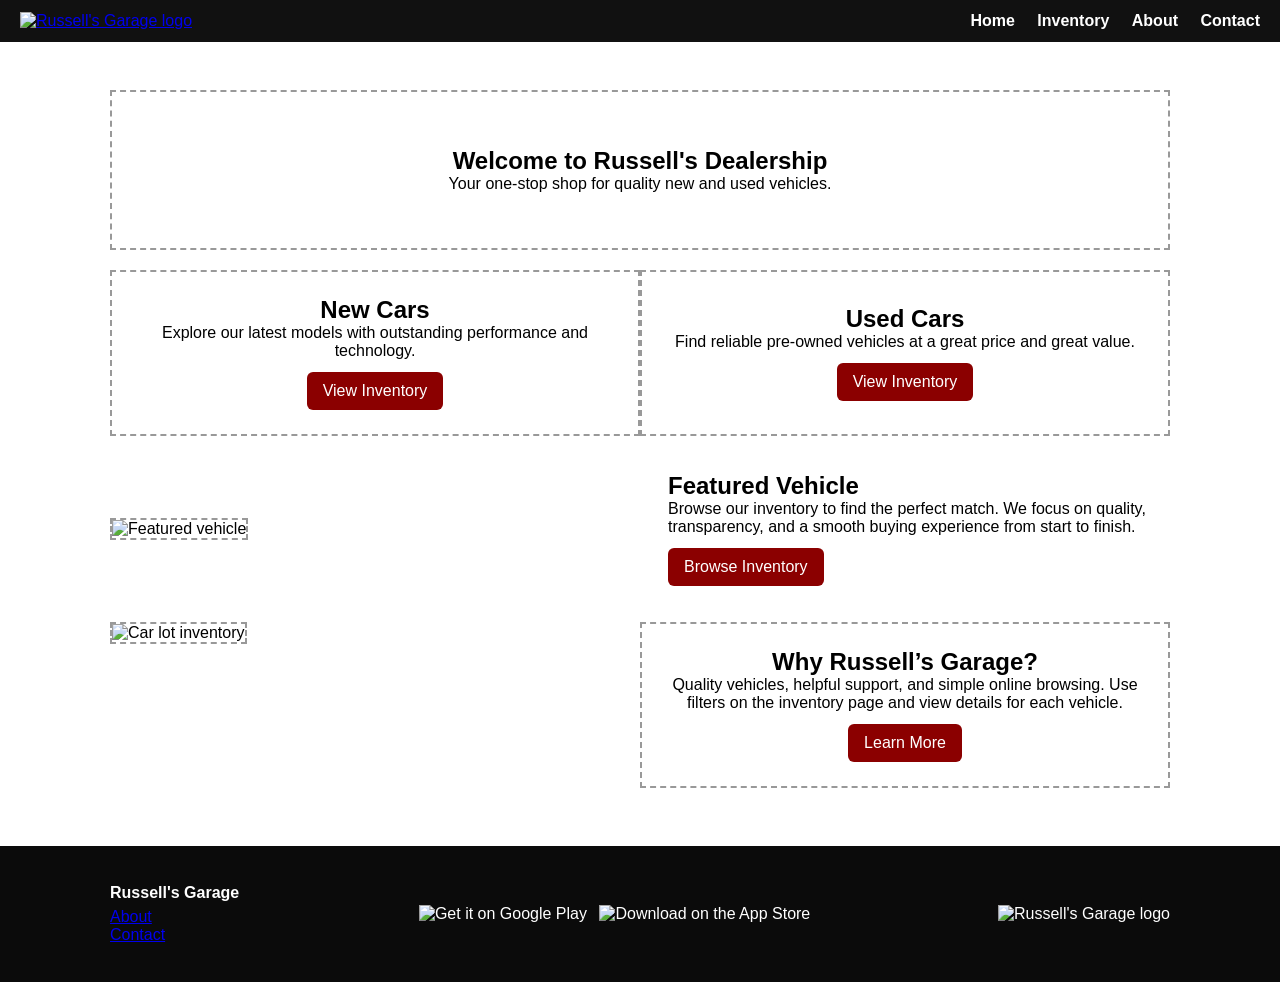
==== index.html @ 74879bcd "Actual Updated HTML with current CSS" ====
<!DOCTYPE html>
<html lang="en">
<head>
  <meta charset="UTF-8" />
  <meta name="viewport" content="width=device-width, initial-scale=1.0" />
  <title>Russell's Garage | Home</title>
  <link rel="stylesheet" href="styles.css" />
</head>
<body>

  <!-- =========================
       HEADER + NAVIGATION
  ========================== -->
  <header class="site-header">
    <div class="header-inner">
      <a class="brand" href="index.html" aria-label="Go to homepage">
        <img src="images/logo.png" alt="Russell's Garage logo" />
      </a>

      <nav class="main-nav" aria-label="Main navigation">
        <a href="index.html">Home</a>
        <a href="inventory.html">Inventory</a>
        <a href="about.html">About</a>
        <a href="contact.html">Contact</a>
      </nav>
    </div>
  </header>

  <!-- =========================
       MAIN CONTENT
  ========================== -->
  <main class="container">
    <section class="hero" aria-label="Welcome section">
      <div class="card">
        <h1>Welcome to Russell's Dealership</h1>
        <p>Your one-stop shop for quality new and used vehicles.</p>
      </div>

      <div class="grid-two" aria-label="New and used options">
        <section class="card" aria-label="New cars">
          <h2>New Cars</h2>
          <p>Explore our latest models with outstanding performance and technology.</p>
          <a class="btn" href="inventory.html">View Inventory</a>
        </section>

        <section class="card" aria-label="Used cars">
          <h2>Used Cars</h2>
          <p>Find reliable pre-owned vehicles at a great price and great value.</p>
          <a class="btn" href="inventory.html">View Inventory</a>
        </section>
      </div>
    </section>

    <section class="promo" aria-label="Featured section">
      <div class="media-left">
        <img src="images/hero-car.jpg" alt="Featured vehicle" />
      </div>

      <div class="media-right">
        <h2>Featured Vehicle</h2>
        <p>
          Browse our inventory to find the perfect match. We focus on quality, transparency,
          and a smooth buying experience from start to finish.
        </p>
        <a class="btn" href="inventory.html">Browse Inventory</a>
      </div>
    </section>

    <section class="gallery" aria-label="Gallery section">
      <div class="grid-two">
        <div class="gallery-item">
          <img src="images/lot-car.jpg" alt="Car lot inventory" />
        </div>

        <section class="card" aria-label="Why choose us">
          <h2>Why Russell’s Garage?</h2>
          <p>
            Quality vehicles, helpful support, and simple online browsing. Use filters on the
            inventory page and view details for each vehicle.
          </p>
          <a class="btn" href="about.html">Learn More</a>
        </section>
      </div>
    </section>
  </main>

  <!-- =========================
       FOOTER
  ========================== -->
  <footer class="site-footer">
    <div class="container footer-inner">
      <div class="footer-left">
        <h4>Russell's Garage</h4>
        <p><a href="about.html">About</a></p>
        <p><a href="contact.html">Contact</a></p>
      </div>

      <div class="store-badges" aria-label="App store badges">
        <img src="images/google-play.png" alt="Get it on Google Play" />
        <img src="images/app-store.png" alt="Download on the App Store" />
      </div>

      <div class="footer-right" aria-label="Footer logo">
        <img src="images/logo.png" alt="Russell's Garage logo" />
      </div>
    </div>
  </footer>

</body>
</html>
---- styles.css ----
/* Basic reset */
* { box-sizing: border-box; margin: 0; padding: 0; font-family: 'Segoe UI', Roboto, Arial, sans-serif; }
:root{
  --accent:#8b0000; /* deep red */
  --dark:#111;
  --muted:#666;
  --light:#f6f6f6;
}

/* Layout */
.container{ max-width:1100px; margin:0 auto; padding:20px; }

.site-header{ background:#111; color:#fff; }
.header-inner{ display:flex; align-items:center; justify-content:space-between; padding:12px 20px; }
.brand img{ height:48px; }
.main-nav a{ color:#fff; text-decoration:none; margin-left:18px; font-weight:600; }
.main-nav a:hover{ text-decoration:underline; }

.hero{ display:grid; gap:20px; margin:28px 0; }
.grid-two{ grid-template-columns: 1fr 1fr; display:grid; }
.card{ background:#fff; border:2px dashed #999; padding:24px; min-height:160px; display:flex; flex-direction:column; justify-content:center; align-items:center; text-align:center; }
.btn{ background:var(--accent); color:#fff; padding:10px 16px; text-decoration:none; border-radius:6px; display:inline-block; margin-top:12px; border:none; cursor:pointer; }
.btn:hover{ opacity:0.95; }

.promo{ display:grid; grid-template-columns: 1fr 1fr; gap:20px; margin-bottom:28px; align-items:center; }
.media-left img{ width:100%; height:220px; object-fit:cover; border:2px dashed #999; }
.media-right{ padding:8px 18px; }

.gallery{ margin:18px 0; }
.gallery-item img{ width:100%; border:2px dashed #999; }

.site-footer{ background:#0b0b0b; color:#fff; padding:18px 0; margin-top:20px; }
.footer-inner{ display:flex; align-items:center; justify-content:space-between; gap:12px; }
.footer-left h4{ margin-bottom:6px; }
.store-badges img{ height:44px; margin-right:8px; }

/* Inventory */
.filters{ display:flex; gap:12px; margin:12px 0 18px; align-items:center; flex-wrap:wrap; }
.filters input, .filters select{ padding:8px 10px; border:1px solid #ddd; border-radius:6px; min-width:160px; }

.inventory-grid{ display:grid; grid-template-columns: repeat(3, 1fr); gap:18px; }
.inventory-card{ border:2px dashed #999; padding:12px; text-align:center; background:#fff; }
.inventory-card img{ width:100%; height:120px; object-fit:cover; }
.inventory-card h4{ margin:8px 0 4px; }
.inventory-card p{ color:var(--muted); margin-bottom:8px; }

/* Contact */
.contact-grid{ display:grid; grid-template-columns: 1fr 360px; gap:20px; padding:20px; }
.contact-left form label{ display:block; margin-bottom:8px; }
.contact-left input, .contact-left textarea{ width:100%; padding:8px; border:1px solid #ccc; border-radius:4px; margin-top:6px; }
.map-placeholder{ height:180px; border:2px dashed #999; display:flex; align-items:center; justify-content:center; color:var(--muted); margin-top:12px; }

/* responsiveness */
@media (max-width:900px){
  .inventory-grid{ grid-template-columns: repeat(2, 1fr); }
  .grid-two{ grid-template-columns: 1fr; }
  .promo{ grid-template-columns: 1fr; }
  .contact-grid{ grid-template-columns: 1fr; }
}
@media (max-width:520px){
  .inventory-grid{ grid-template-columns: 1fr; }
  .header-inner{ flex-direction:column; gap:12px; align-items:flex-start; }
  .footer-inner{ flex-direction:column; align-items:flex-start; gap:8px; }
}
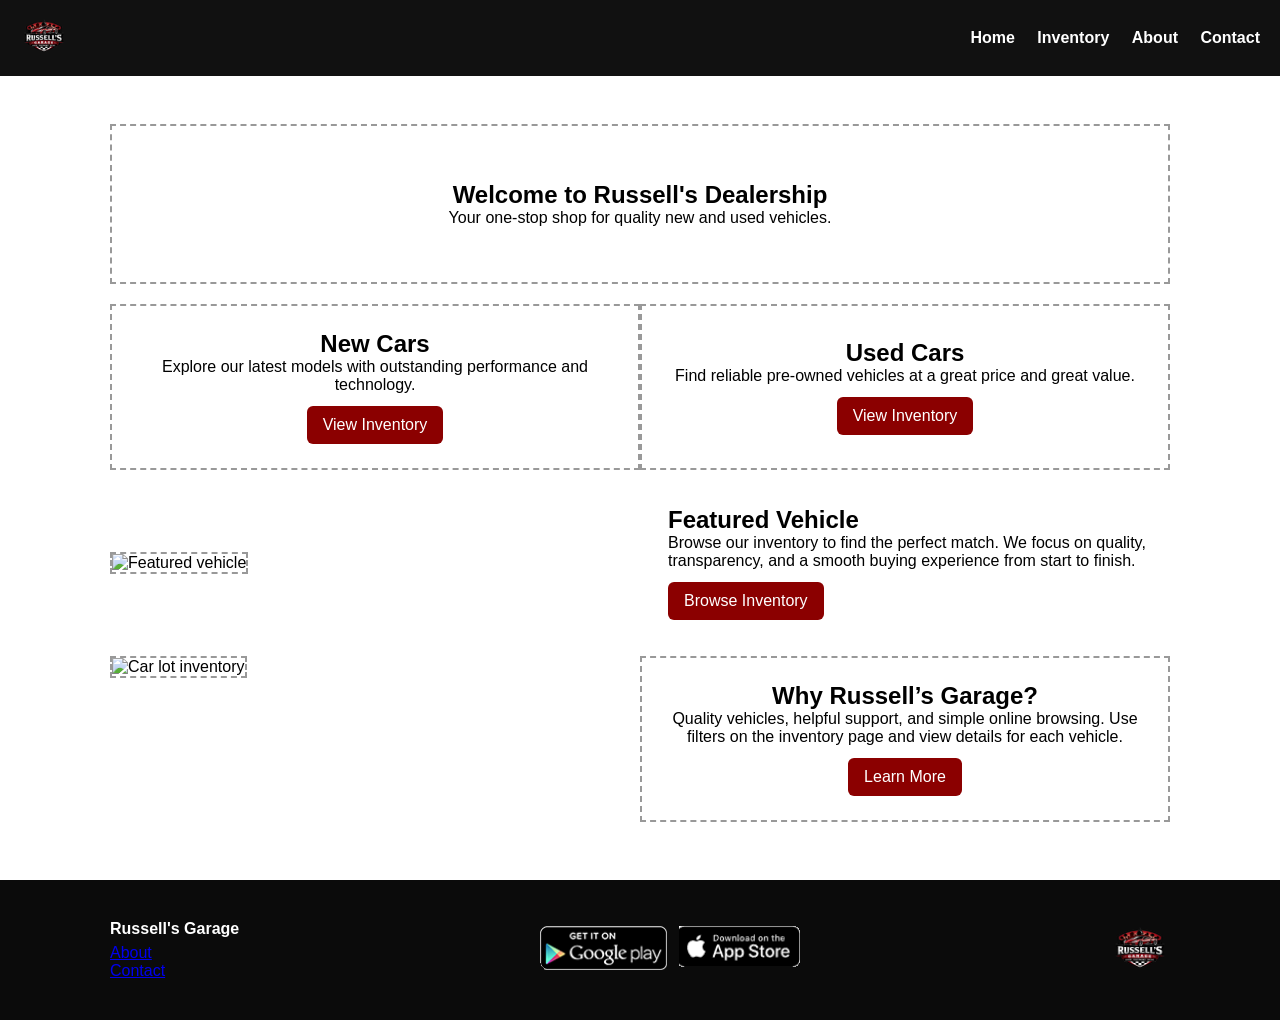
==== commit 027e456e: "Pushed updated footers to fix large logo displaying" ====
--- a/index.html
+++ b/index.html
@@ -87,24 +87,24 @@
   <!-- =========================
        FOOTER
   ========================== -->
-  <footer class="site-footer">
-    <div class="container footer-inner">
-      <div class="footer-left">
-        <h4>Russell's Garage</h4>
-        <p><a href="about.html">About</a></p>
-        <p><a href="contact.html">Contact</a></p>
-      </div>
+<footer class="site-footer">
+  <div class="container footer-inner">
+    <div class="footer-left">
+      <h4>Russell's Garage</h4>
+      <p><a href="about.html">About</a></p>
+      <p><a href="contact.html">Contact</a></p>
+    </div>
 
-      <div class="store-badges" aria-label="App store badges">
-        <img src="images/google-play.png" alt="Get it on Google Play" />
-        <img src="images/app-store.png" alt="Download on the App Store" />
-      </div>
+    <div class="store-badges" aria-label="App store badges">
+      <img src="images/google-play.png" alt="Get it on Google Play" />
+      <img src="images/app-store.png" alt="Download on the App Store" />
+    </div>
 
-      <div class="footer-right" aria-label="Footer logo">
-        <img src="images/logo.png" alt="Russell's Garage logo" />
-      </div>
+    <div class="footer-right">
+      <img class="footer-logo" src="images/logo.png" alt="Russell's Garage logo" />
     </div>
-  </footer>
+  </div>
+</footer>
 
 </body>
 </html>
--- a/styles.css
+++ b/styles.css
@@ -63,3 +63,17 @@
   .header-inner{ flex-direction:column; gap:12px; align-items:flex-start; }
   .footer-inner{ flex-direction:column; align-items:flex-start; gap:8px; }
 }
+
+
+.brand img {
+  height: 48px;
+}
+
+.store-badges img {
+  height: 44px;
+}
+
+.footer-right img {
+  height: 60px;
+  width: auto;
+}
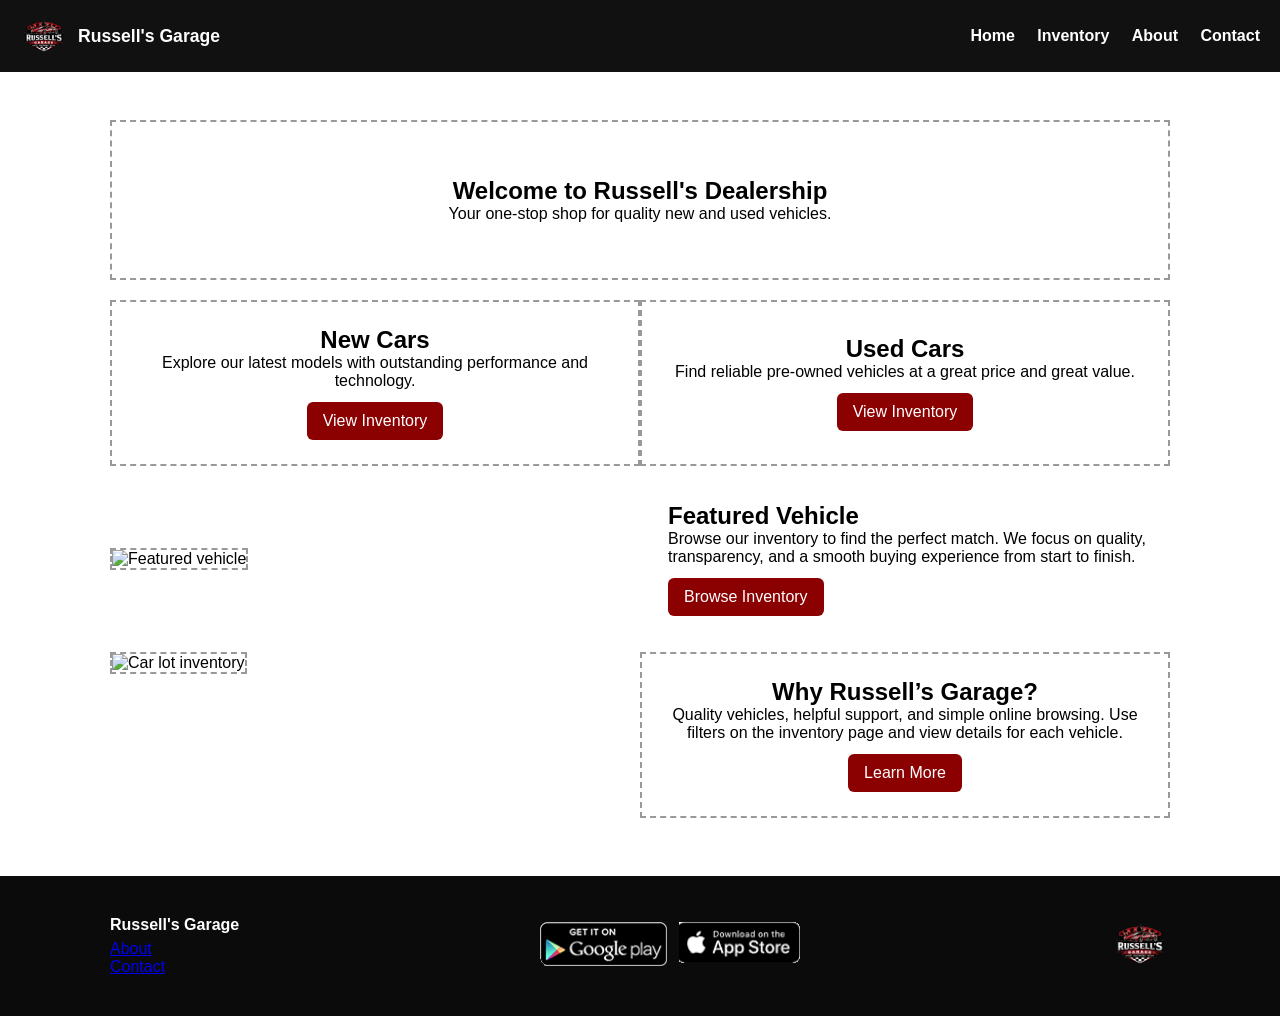
==== commit fea4f250: "Gave each HTML header a brand class. Gave CSS fixed page size" ====
--- a/index.html
+++ b/index.html
@@ -13,8 +13,9 @@
   ========================== -->
   <header class="site-header">
     <div class="header-inner">
-      <a class="brand" href="index.html" aria-label="Go to homepage">
-        <img src="images/logo.png" alt="Russell's Garage logo" />
+      <a class="brand" href="index.html">
+       <img src="images/logo.png" alt="Russell's Garage logo">
+       <span class="brand-name">Russell's Garage</span>
       </a>
 
       <nav class="main-nav" aria-label="Main navigation">
--- a/styles.css
+++ b/styles.css
@@ -64,9 +64,18 @@
   .footer-inner{ flex-direction:column; align-items:flex-start; gap:8px; }
 }
 
+/* Trying to fix logo in footer being so big */
+.brand {
+  display: flex;
+  align-items: center;
+  gap: 10px;
+  text-decoration: none;
+}
 
-.brand img {
-  height: 48px;
+.brand-name {
+  color: #fff;
+  font-weight: 700;
+  font-size: 1.1rem;
 }
 
 .store-badges img {
@@ -76,4 +85,22 @@
 .footer-right img {
   height: 60px;
   width: auto;
+}
+/* End of Fix*/
+
+
+/* Make page full height */
+html, body {
+  height: 100%;
+}
+
+/* Flex layout for whole page */
+body {
+  display: flex;
+  flex-direction: column;
+}
+
+/* Make main content take remaining space */
+main {
+  flex: 1;
 }
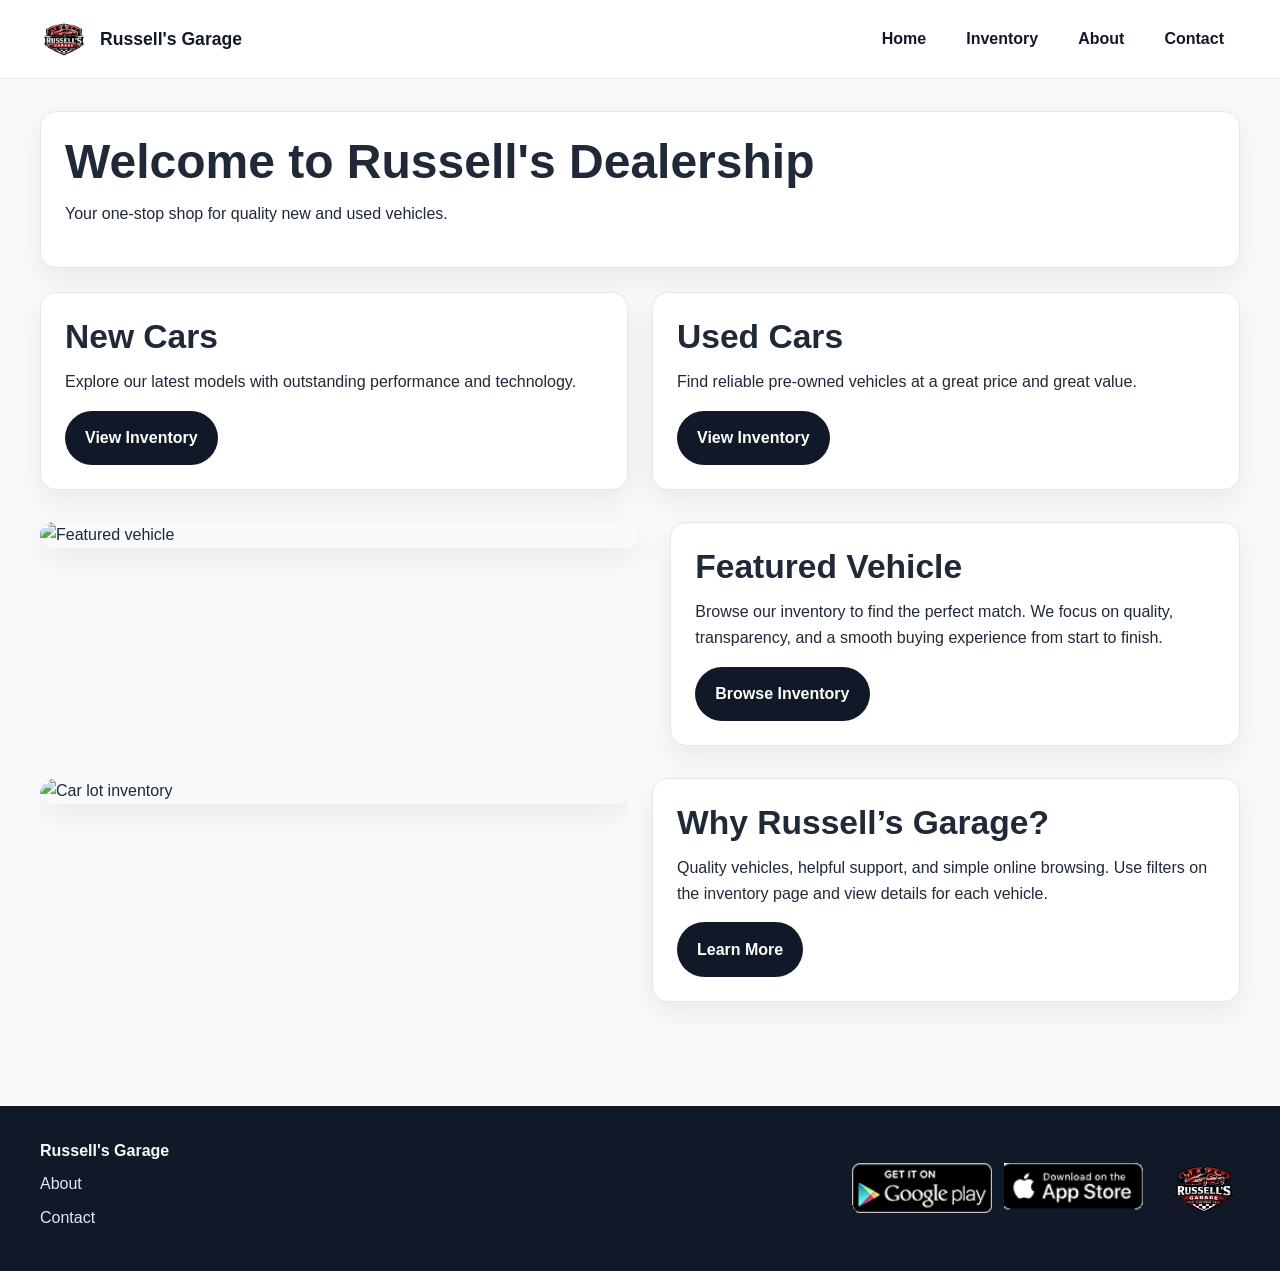
==== commit ea68a596: "Updated Mobile Access" ====
--- a/index.html
+++ b/index.html
@@ -1,3 +1,4 @@
+<!-- Collective Work for the Homepage -->
 <!DOCTYPE html>
 <html lang="en">
 <head>
@@ -57,7 +58,7 @@
         <img src="images/hero-car.jpg" alt="Featured vehicle" />
       </div>
 
-      <div class="media-right">
+      <div class="media-right card">
         <h2>Featured Vehicle</h2>
         <p>
           Browse our inventory to find the perfect match. We focus on quality, transparency,
--- a/styles.css
+++ b/styles.css
@@ -1,106 +1,411 @@
-
-/* Basic reset */
-* { box-sizing: border-box; margin: 0; padding: 0; font-family: 'Segoe UI', Roboto, Arial, sans-serif; }
-:root{
-  --accent:#8b0000; /* deep red */
-  --dark:#111;
-  --muted:#666;
-  --light:#f6f6f6;
-}
-
-/* Layout */
-.container{ max-width:1100px; margin:0 auto; padding:20px; }
-
-.site-header{ background:#111; color:#fff; }
-.header-inner{ display:flex; align-items:center; justify-content:space-between; padding:12px 20px; }
-.brand img{ height:48px; }
-.main-nav a{ color:#fff; text-decoration:none; margin-left:18px; font-weight:600; }
-.main-nav a:hover{ text-decoration:underline; }
-
-.hero{ display:grid; gap:20px; margin:28px 0; }
-.grid-two{ grid-template-columns: 1fr 1fr; display:grid; }
-.card{ background:#fff; border:2px dashed #999; padding:24px; min-height:160px; display:flex; flex-direction:column; justify-content:center; align-items:center; text-align:center; }
-.btn{ background:var(--accent); color:#fff; padding:10px 16px; text-decoration:none; border-radius:6px; display:inline-block; margin-top:12px; border:none; cursor:pointer; }
-.btn:hover{ opacity:0.95; }
-
-.promo{ display:grid; grid-template-columns: 1fr 1fr; gap:20px; margin-bottom:28px; align-items:center; }
-.media-left img{ width:100%; height:220px; object-fit:cover; border:2px dashed #999; }
-.media-right{ padding:8px 18px; }
-
-.gallery{ margin:18px 0; }
-.gallery-item img{ width:100%; border:2px dashed #999; }
-
-.site-footer{ background:#0b0b0b; color:#fff; padding:18px 0; margin-top:20px; }
-.footer-inner{ display:flex; align-items:center; justify-content:space-between; gap:12px; }
-.footer-left h4{ margin-bottom:6px; }
-.store-badges img{ height:44px; margin-right:8px; }
-
-/* Inventory */
-.filters{ display:flex; gap:12px; margin:12px 0 18px; align-items:center; flex-wrap:wrap; }
-.filters input, .filters select{ padding:8px 10px; border:1px solid #ddd; border-radius:6px; min-width:160px; }
-
-.inventory-grid{ display:grid; grid-template-columns: repeat(3, 1fr); gap:18px; }
-.inventory-card{ border:2px dashed #999; padding:12px; text-align:center; background:#fff; }
-.inventory-card img{ width:100%; height:120px; object-fit:cover; }
-.inventory-card h4{ margin:8px 0 4px; }
-.inventory-card p{ color:var(--muted); margin-bottom:8px; }
-
-/* Contact */
-.contact-grid{ display:grid; grid-template-columns: 1fr 360px; gap:20px; padding:20px; }
-.contact-left form label{ display:block; margin-bottom:8px; }
-.contact-left input, .contact-left textarea{ width:100%; padding:8px; border:1px solid #ccc; border-radius:4px; margin-top:6px; }
-.map-placeholder{ height:180px; border:2px dashed #999; display:flex; align-items:center; justify-content:center; color:var(--muted); margin-top:12px; }
-
-/* responsiveness */
-@media (max-width:900px){
-  .inventory-grid{ grid-template-columns: repeat(2, 1fr); }
-  .grid-two{ grid-template-columns: 1fr; }
-  .promo{ grid-template-columns: 1fr; }
-  .contact-grid{ grid-template-columns: 1fr; }
-}
-@media (max-width:520px){
-  .inventory-grid{ grid-template-columns: 1fr; }
-  .header-inner{ flex-direction:column; gap:12px; align-items:flex-start; }
-  .footer-inner{ flex-direction:column; align-items:flex-start; gap:8px; }
-}
-
-/* Trying to fix logo in footer being so big */
+/* =========================
+   RESET / BASE
+========================= */
+*,
+*::before,
+*::after {
+  box-sizing: border-box;
+}
+
+html {
+  font-size: 16px;
+  -webkit-text-size-adjust: 100%;
+}
+
+body {
+  margin: 0;
+  font-family: Arial, Helvetica, sans-serif;
+  line-height: 1.6;
+  color: #1f2937;
+  background: #f8fafc;
+}
+
+img {
+  display: block;
+  max-width: 100%;
+  height: auto;
+}
+
+a {
+  color: inherit;
+  text-decoration: none;
+}
+
+:root {
+  --container: 1200px;
+  --space-xs: 0.5rem;
+  --space-sm: 0.75rem;
+  --space-md: 1rem;
+  --space-lg: 1.5rem;
+  --space-xl: 2rem;
+  --space-2xl: 3rem;
+
+  --radius: 16px;
+  --shadow: 0 10px 30px rgba(0, 0, 0, 0.08);
+
+  --bg: #f8fafc;
+  --surface: #ffffff;
+  --text: #1f2937;
+  --muted: #6b7280;
+  --border: #e5e7eb;
+  --brand: #111827;
+  --accent: #2563eb;
+}
+
+.container {
+  width: min(100% - 2rem, var(--container));
+  margin-inline: auto;
+}
+
+body,
+main,
+section,
+div,
+header,
+footer,
+nav {
+  min-width: 0;
+}
+
+/* =========================
+   TYPOGRAPHY
+========================= */
+h1,
+h2,
+h3,
+h4,
+p {
+  margin-top: 0;
+}
+
+h1 {
+  font-size: clamp(2rem, 4vw, 3rem);
+  line-height: 1.1;
+  margin-bottom: 0.75rem;
+}
+
+h2 {
+  font-size: clamp(1.5rem, 3vw, 2.1rem);
+  line-height: 1.2;
+  margin-bottom: 0.75rem;
+}
+
+h3 {
+  font-size: clamp(1.125rem, 2vw, 1.25rem);
+  line-height: 1.3;
+  margin-bottom: 0.5rem;
+}
+
+p {
+  font-size: clamp(1rem, 1.2vw, 1.05rem);
+  color: var(--text);
+}
+
+/* =========================
+   HEADER / NAV
+========================= */
+.site-header {
+  position: sticky;
+  top: 0;
+  z-index: 100;
+  background: rgba(255, 255, 255, 0.95);
+  backdrop-filter: blur(10px);
+  border-bottom: 1px solid var(--border);
+}
+
+.header-inner {
+  width: min(100% - 2rem, var(--container));
+  margin-inline: auto;
+  display: flex;
+  align-items: center;
+  justify-content: space-between;
+  gap: 1rem;
+  padding: 0.9rem 0;
+  flex-wrap: wrap;
+}
+
 .brand {
+  display: inline-flex;
+  align-items: center;
+  gap: 0.75rem;
+  min-width: 0;
+}
+
+.brand img {
+  width: 48px;
+  height: 48px;
+  object-fit: contain;
+  flex-shrink: 0;
+}
+
+.brand-name {
+  font-size: 1.1rem;
+  font-weight: 700;
+  color: var(--brand);
+  white-space: nowrap;
+}
+
+.main-nav {
   display: flex;
   align-items: center;
-  gap: 10px;
-  text-decoration: none;
-}
-
-.brand-name {
+  justify-content: flex-end;
+  gap: 0.5rem;
+  flex-wrap: wrap;
+}
+
+.main-nav a {
+  display: inline-flex;
+  align-items: center;
+  justify-content: center;
+  min-height: 44px;
+  padding: 0.75rem 1rem;
+  border-radius: 999px;
+  color: var(--brand);
+  font-weight: 600;
+  transition: background 0.2s ease, color 0.2s ease;
+}
+
+.main-nav a:hover,
+.main-nav a:focus-visible {
+  background: #eef2ff;
+  color: var(--accent);
+  outline: none;
+}
+
+/* =========================
+   MAIN SECTIONS
+========================= */
+main.container {
+  padding-block: var(--space-xl);
+}
+
+.hero {
+  margin-bottom: var(--space-xl);
+}
+
+.card {
+  background: var(--surface);
+  border: 1px solid var(--border);
+  border-radius: var(--radius);
+  box-shadow: var(--shadow);
+  padding: clamp(1rem, 2vw, 1.5rem);
+}
+
+.promo {
+  display: grid;
+  grid-template-columns: 1.05fr 1fr;
+  gap: var(--space-xl);
+  align-items: start;
+  margin-bottom: var(--space-xl);
+}
+
+.media-left,
+.media-right {
+  min-width: 0;
+}
+
+.media-left img,
+.gallery-item img {
+  width: 100%;
+  border-radius: var(--radius);
+  object-fit: cover;
+  box-shadow: var(--shadow);
+}
+
+.grid-two {
+  display: grid;
+  grid-template-columns: repeat(2, minmax(0, 1fr));
+  gap: var(--space-lg);
+  margin-block: var(--space-lg);
+}
+
+.gallery {
+  margin-top: var(--space-xl);
+}
+
+.gallery-item {
+  overflow: hidden;
+  border-radius: var(--radius);
+}
+
+/* =========================
+   BUTTONS
+========================= */
+.button-row {
+  display: flex;
+  flex-wrap: wrap;
+  gap: 0.75rem;
+  margin-top: 1.25rem;
+}
+
+.btn {
+  display: inline-flex;
+  align-items: center;
+  justify-content: center;
+  min-height: 48px;
+  padding: 0.9rem 1.25rem;
+  border-radius: 999px;
+  background: var(--brand);
   color: #fff;
   font-weight: 700;
-  font-size: 1.1rem;
+  border: none;
+  transition: transform 0.2s ease, opacity 0.2s ease;
+}
+
+.btn:hover,
+.btn:focus-visible {
+  opacity: 0.92;
+  transform: translateY(-1px);
+  outline: none;
+}
+
+/* =========================
+   FOOTER
+========================= */
+.site-footer {
+  background: #111827;
+  color: #f9fafb;
+  margin-top: var(--space-2xl);
+}
+
+.footer-inner {
+  display: grid;
+  grid-template-columns: 1fr auto auto;
+  gap: var(--space-lg);
+  align-items: center;
+  padding: var(--space-xl) 0;
+}
+
+.footer-left h4,
+.footer-left p {
+  color: #f9fafb;
+  margin-bottom: 0.5rem;
+}
+
+.footer-left a {
+  color: #dbeafe;
+}
+
+.store-badges {
+  display: flex;
+  flex-wrap: wrap;
+  gap: 0.75rem;
+  justify-content: center;
 }
 
 .store-badges img {
-  height: 44px;
-}
-
-.footer-right img {
-  height: 60px;
-  width: auto;
-}
-/* End of Fix*/
-
-
-/* Make page full height */
-html, body {
-  height: 100%;
-}
-
-/* Flex layout for whole page */
-body {
+  width: 140px;
+  max-width: 100%;
+  height: auto;
+}
+
+.footer-right {
   display: flex;
-  flex-direction: column;
-}
-
-/* Make main content take remaining space */
-main {
-  flex: 1;
-}+  justify-content: flex-end;
+}
+
+.footer-logo {
+  width: 72px;
+  height: 72px;
+  object-fit: contain;
+}
+
+/* =========================
+   TABLET
+========================= */
+@media (max-width: 900px) {
+  .promo {
+    grid-template-columns: 1fr;
+  }
+
+  .grid-two {
+    grid-template-columns: 1fr;
+  }
+
+  .footer-inner {
+    grid-template-columns: 1fr;
+    text-align: center;
+  }
+
+  .footer-right {
+    justify-content: center;
+  }
+}
+
+/* =========================
+   MOBILE
+========================= */
+@media (max-width: 640px) {
+  .header-inner {
+    align-items: stretch;
+  }
+
+  .brand {
+    justify-content: center;
+  }
+
+  .brand-name {
+    white-space: normal;
+    text-align: center;
+  }
+
+  .main-nav {
+    width: 100%;
+    justify-content: center;
+    gap: 0.5rem;
+  }
+
+  .main-nav a {
+    flex: 1 1 calc(50% - 0.5rem);
+    min-width: 120px;
+    text-align: center;
+    padding: 0.85rem 0.75rem;
+  }
+
+  main.container {
+    padding-block: 1.25rem;
+  }
+
+  .hero {
+    margin-bottom: 1.25rem;
+  }
+
+  .card {
+    padding: 1rem;
+  }
+
+  .button-row {
+    flex-direction: column;
+  }
+
+  .btn {
+    width: 100%;
+  }
+
+  .store-badges {
+    flex-direction: column;
+    align-items: center;
+  }
+
+  .store-badges img {
+    width: min(180px, 100%);
+  }
+}
+
+/* =========================
+   VERY SMALL DEVICES
+========================= */
+@media (max-width: 380px) {
+  .container,
+  .header-inner {
+    width: min(100% - 1rem, var(--container));
+  }
+
+  h1 {
+    font-size: 1.75rem;
+  }
+
+  .main-nav a {
+    flex: 1 1 100%;
+  }
+}
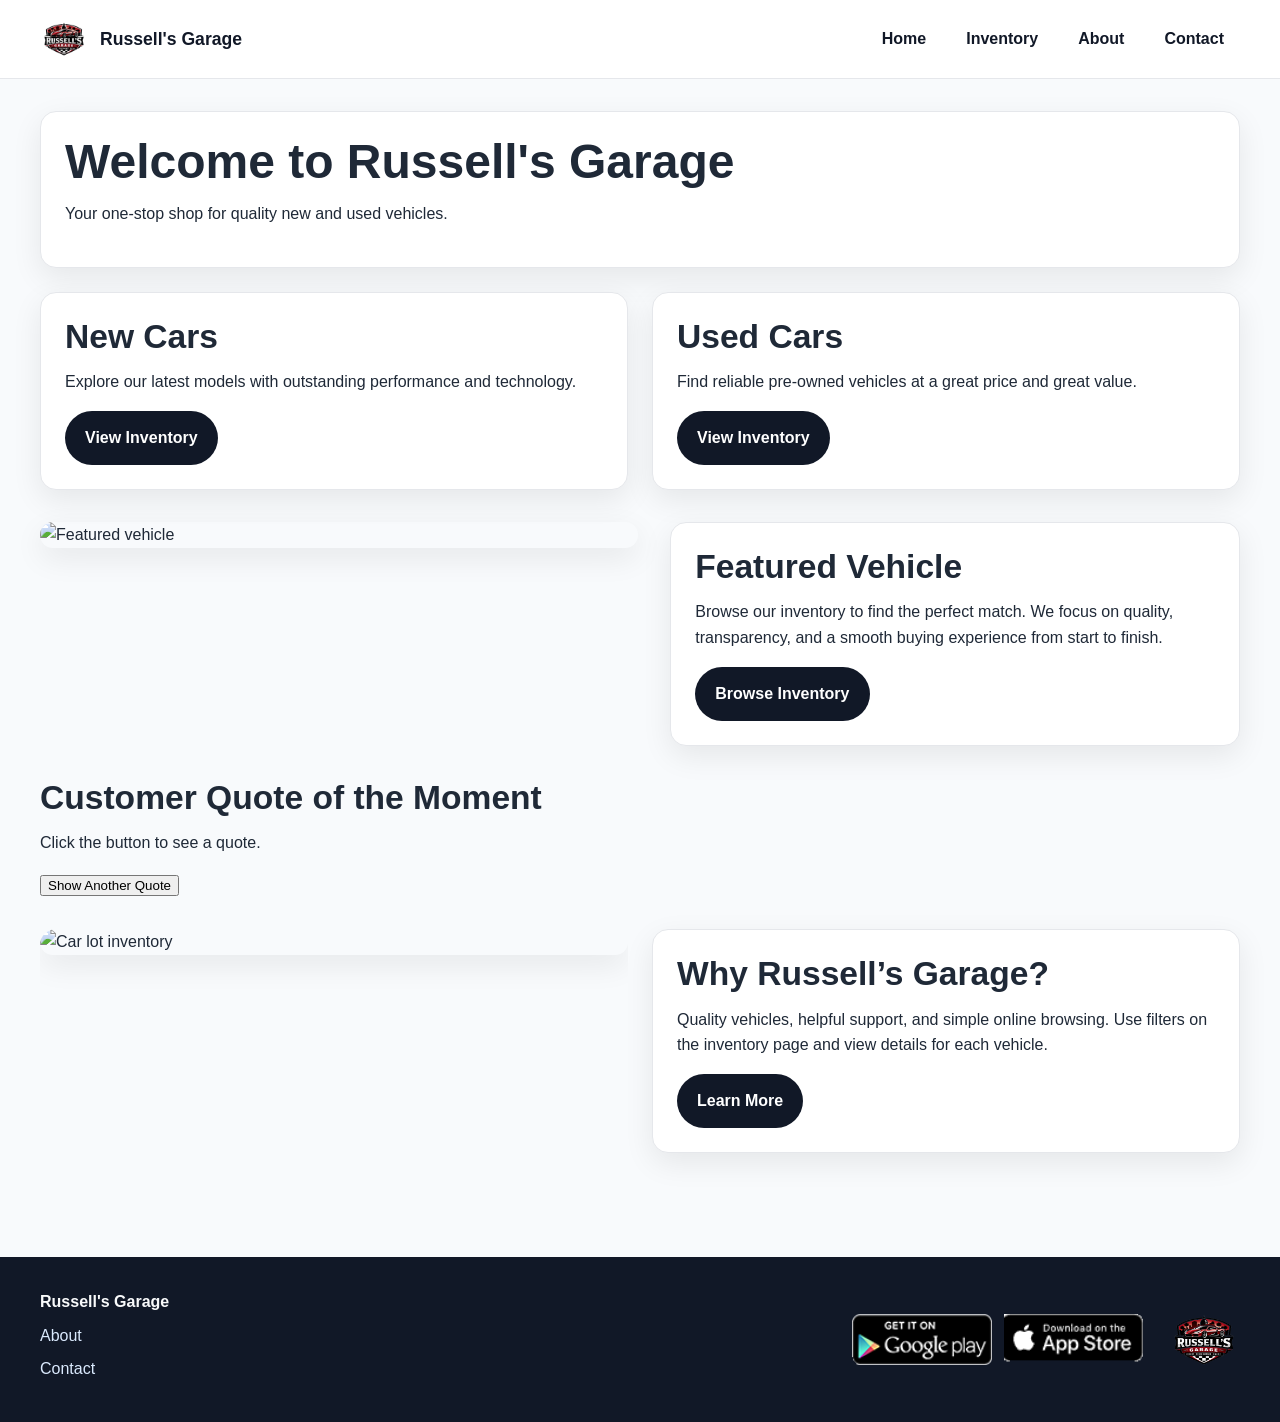
==== commit 8a236af7: "Update dealership name and add quote section" ====
--- a/index.html
+++ b/index.html
@@ -34,7 +34,7 @@
   <main class="container">
     <section class="hero" aria-label="Welcome section">
       <div class="card">
-        <h1>Welcome to Russell's Dealership</h1>
+        <h1>Welcome to Russell's Garage</h1>
         <p>Your one-stop shop for quality new and used vehicles.</p>
       </div>
 
@@ -68,6 +68,13 @@
       </div>
     </section>
 
+    <!-- JavaScript Quote Section -->
+    <section class="quote-box">
+      <h2>Customer Quote of the Moment</h2>
+      <p id="quoteDisplay">Click the button to see a quote.</p>
+      <button id="quoteBtn">Show Another Quote</button>
+    </section>
+
     <section class="gallery" aria-label="Gallery section">
       <div class="grid-two">
         <div class="gallery-item">
@@ -89,24 +96,25 @@
   <!-- =========================
        FOOTER
   ========================== -->
-<footer class="site-footer">
-  <div class="container footer-inner">
-    <div class="footer-left">
-      <h4>Russell's Garage</h4>
-      <p><a href="about.html">About</a></p>
-      <p><a href="contact.html">Contact</a></p>
+  <footer class="site-footer">
+    <div class="container footer-inner">
+      <div class="footer-left">
+        <h4>Russell's Garage</h4>
+        <p><a href="about.html">About</a></p>
+        <p><a href="contact.html">Contact</a></p>
+      </div>
+
+      <div class="store-badges" aria-label="App store badges">
+        <img src="images/google-play.png" alt="Get it on Google Play" />
+        <img src="images/app-store.png" alt="Download on the App Store" />
+      </div>
+
+      <div class="footer-right">
+        <img class="footer-logo" src="images/logo.png" alt="Russell's Garage logo" />
+      </div>
     </div>
+  </footer>
 
-    <div class="store-badges" aria-label="App store badges">
-      <img src="images/google-play.png" alt="Get it on Google Play" />
-      <img src="images/app-store.png" alt="Download on the App Store" />
-    </div>
-
-    <div class="footer-right">
-      <img class="footer-logo" src="images/logo.png" alt="Russell's Garage logo" />
-    </div>
-  </div>
-</footer>
-
+  <script src="script.js"></script>
 </body>
-</html>+</html>
--- a/styles.css
+++ b/styles.css
@@ -409,3 +409,80 @@
     flex: 1 1 100%;
   }
 }
+.contact-grid {
+  display: grid;
+  grid-template-columns: 1.2fr 0.8fr;
+  gap: var(--space-xl);
+  align-items: start;
+  padding-block: var(--space-xl);
+}
+
+.contact-left,
+.contact-right {
+  min-width: 0;
+}
+
+.contact-left form {
+  display: grid;
+  gap: var(--space-md);
+}
+
+.contact-left label {
+  display: grid;
+  gap: 0.5rem;
+  font-weight: 600;
+  color: var(--brand);
+}
+
+.contact-left input,
+.contact-left textarea {
+  width: 100%;
+  padding: 0.9rem 1rem;
+  border: 1px solid var(--border);
+  border-radius: 12px;
+  background: var(--surface);
+  color: var(--text);
+  font: inherit;
+}
+
+.contact-left textarea {
+  resize: vertical;
+  min-height: 140px;
+}
+
+.contact-left input:focus,
+.contact-left textarea:focus {
+  outline: 2px solid #dbeafe;
+  outline-offset: 2px;
+}
+
+.map-placeholder {
+  margin-top: var(--space-lg);
+  min-height: 220px;
+  border: 1px dashed var(--border);
+  border-radius: var(--radius);
+  display: grid;
+  place-items: center;
+  background: #f1f5f9;
+  color: var(--muted);
+  font-weight: 600;
+  text-align: center;
+  padding: 1rem;
+}
+
+@media (max-width: 900px) {
+  .contact-grid {
+    grid-template-columns: 1fr;
+  }
+}
+
+@media (max-width: 640px) {
+  .contact-grid {
+    gap: var(--space-lg);
+    padding-block: 1.25rem;
+  }
+
+  .contact-left .btn {
+    width: 100%;
+  }
+}
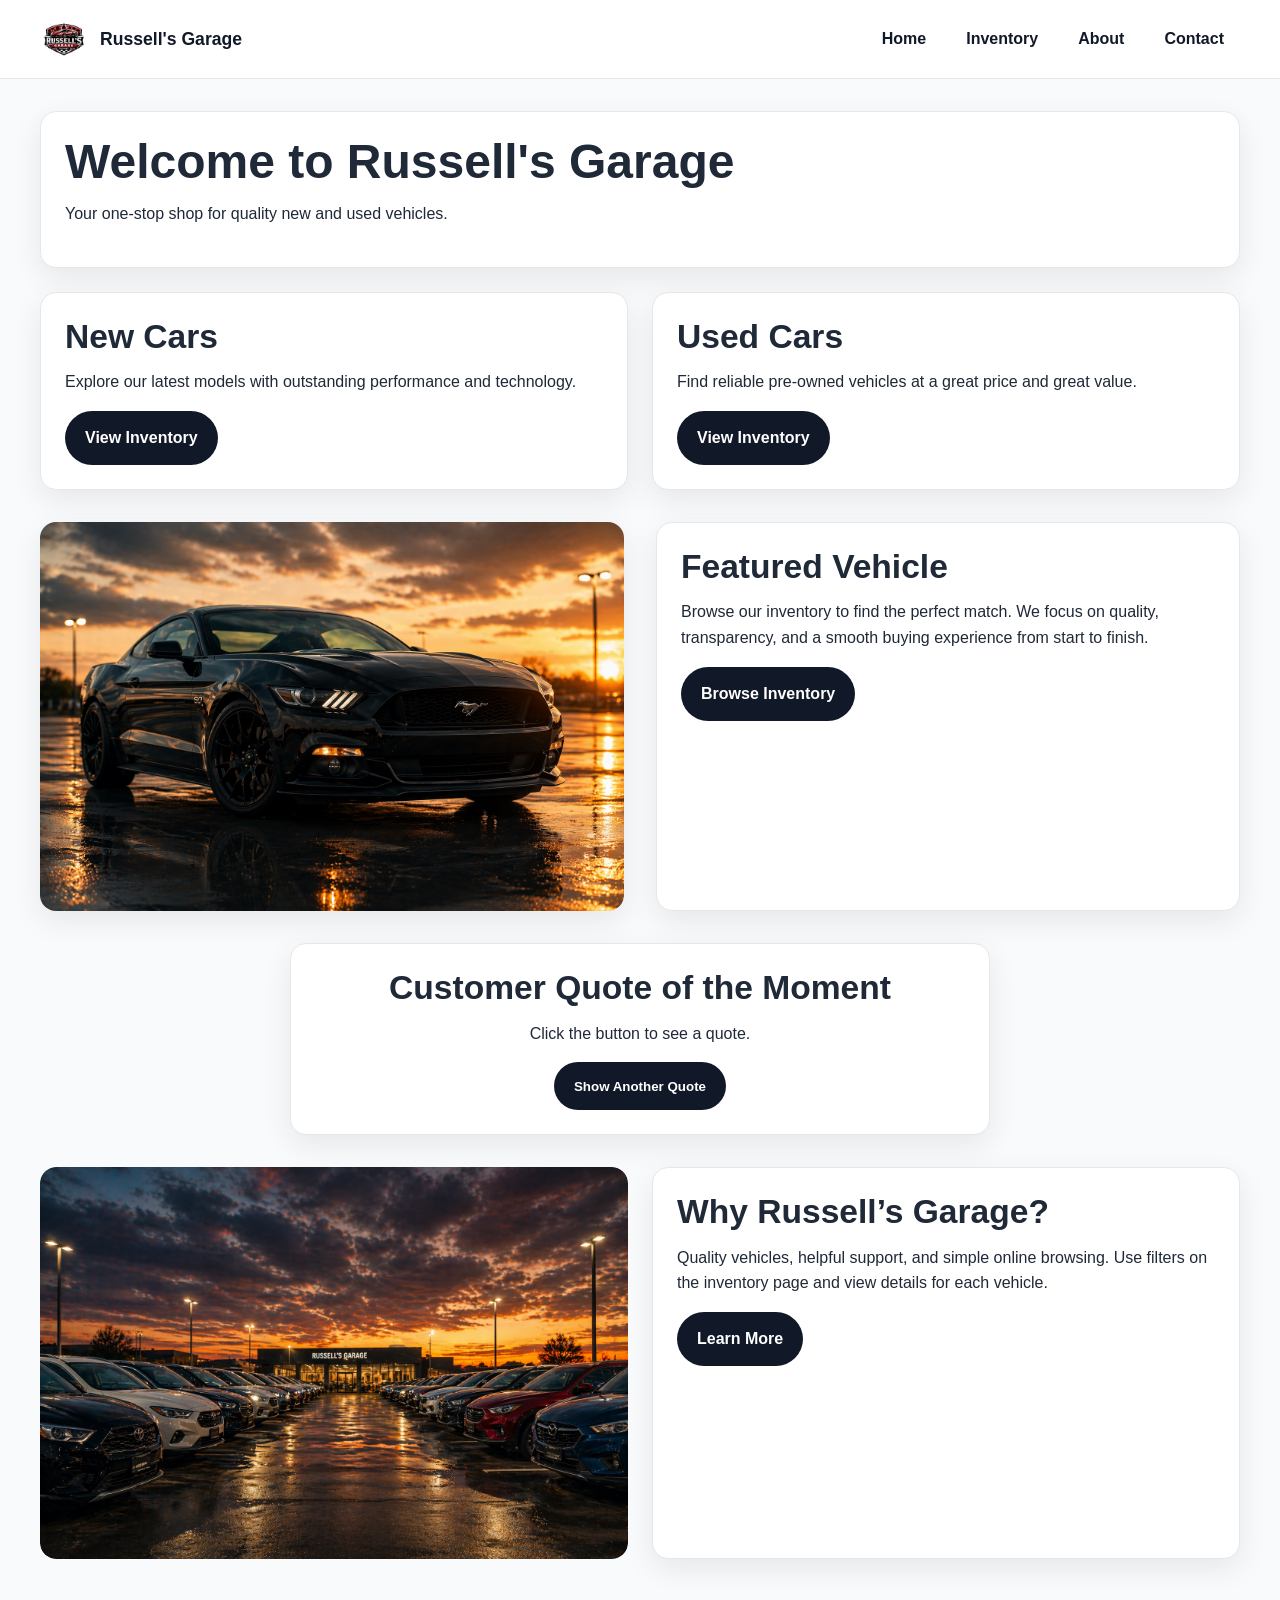
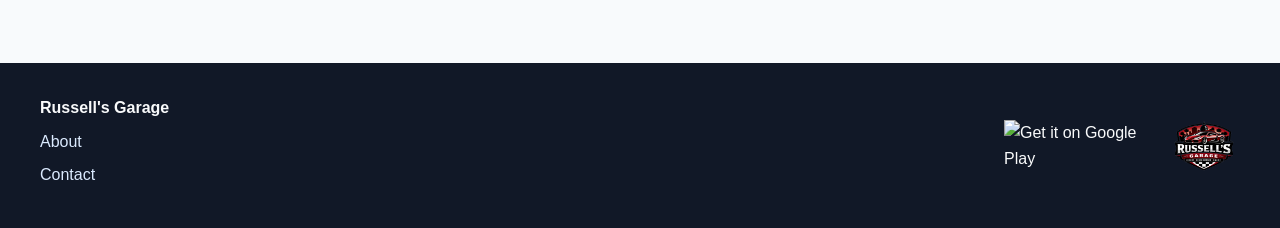
==== commit df169fd9: "Updated app store logo, more clean" ====
--- a/index.html
+++ b/index.html
@@ -105,8 +105,7 @@
       </div>
 
       <div class="store-badges" aria-label="App store badges">
-        <img src="images/google-play.png" alt="Get it on Google Play" />
-        <img src="images/app-store.png" alt="Download on the App Store" />
+        <img src="install.png" alt="Get it on Google Play" />
       </div>
 
       <div class="footer-right">
--- a/styles.css
+++ b/styles.css
@@ -5,6 +5,21 @@
 *::before,
 *::after {
   box-sizing: border-box;
+}
+
+html,
+body {
+  min-height: 100%;
+}
+
+body {
+  min-height: 100vh;
+  display: flex;
+  flex-direction: column;
+}
+
+main {
+  flex: 1;
 }
 
 html {
@@ -193,15 +208,58 @@
 
 .promo {
   display: grid;
-  grid-template-columns: 1.05fr 1fr;
+  grid-template-columns: 1fr 1fr;
   gap: var(--space-xl);
-  align-items: start;
-  margin-bottom: var(--space-xl);
+  align-items: stretch;
 }
 
 .media-left,
 .media-right {
   min-width: 0;
+}
+
+.gallery {
+  margin-top: var(--space-xl);
+}
+
+.gallery-item {
+  overflow: hidden;
+  border-radius: var(--radius);
+}
+
+.quote-box {
+  background: var(--surface);
+  border: 1px solid var(--border);
+  border-radius: var(--radius);
+  box-shadow: var(--shadow);
+  padding: clamp(1rem, 2vw, 1.5rem);
+  margin: var(--space-xl) auto;
+  max-width: 700px;
+  text-align: center;
+}
+
+.quote-box p {
+  margin-bottom: 1rem;
+  color: var(--text);
+}
+
+.quote-box button {
+  min-height: 48px;
+  padding: 0.9rem 1.25rem;
+  border: none;
+  border-radius: 999px;
+  background: var(--brand);
+  color: #fff;
+  font-weight: 700;
+  cursor: pointer;
+  transition: transform 0.2s ease, opacity 0.2s ease;
+}
+
+.quote-box button:hover,
+.quote-box button:focus-visible {
+  opacity: 0.92;
+  transform: translateY(-1px);
+  outline: none;
 }
 
 .media-left img,
@@ -485,4 +543,117 @@
   .contact-left .btn {
     width: 100%;
   }
+}
+
+
+/* Popup background overlay */
+.popup-overlay {
+  position: fixed;
+  top: 0;
+  left: 0;
+  width: 100%;
+  height: 100%;
+  background: rgba(0, 0, 0, 0.6);
+
+  /* Hidden by default */
+  display: none;
+
+  /* Center popup */
+  justify-content: center;
+  align-items: center;
+}
+
+/* Popup box styling */
+.popup-box {
+  background: white;
+  padding: 1.5rem;
+  border-radius: 16px;
+}
+
+/* When popup is active */
+.popup-overlay.show {
+  display: flex;
+}
+
+
+/* About Us Images */
+.about-images {
+  display: grid;
+  grid-template-rows: 1fr 1fr;
+  gap: 1rem;
+  min-height: 520px;
+}
+
+.about-images img {
+  width: 100%;
+  height: 100%;
+  object-fit: cover;
+  border-radius: var(--radius);
+  box-shadow: var(--shadow);
+}
+
+/* Invertory Style*/
+.filters {
+  display: flex;
+  flex-wrap: wrap;
+  gap: 0.75rem;
+  margin-bottom: var(--space-xl);
+  align-items: center;
+}
+
+.filters input,
+.filters select {
+  min-height: 44px;
+  padding: 0.75rem 1rem;
+  border: 1px solid var(--border);
+  border-radius: 12px;
+  background: var(--surface);
+  font: inherit;
+  color: var(--text);
+}
+
+.inventory-grid {
+  display: grid;
+  grid-template-columns: repeat(3, minmax(0, 1fr));
+  gap: var(--space-xl);
+}
+
+.inventory-card {
+  background: var(--surface);
+  border: 1px solid var(--border);
+  border-radius: var(--radius);
+  box-shadow: var(--shadow);
+  overflow: hidden;
+  padding: 1rem;
+  display: flex;
+  flex-direction: column;
+  gap: 0.75rem;
+}
+
+.inventory-card img {
+  width: 100%;
+  height: 220px;
+  object-fit: cover;
+  border-radius: 12px;
+}
+
+.inventory-card h4 {
+  margin: 0;
+  font-size: 1.1rem;
+  color: var(--brand);
+}
+
+.inventory-card p {
+  margin: 0;
+}
+
+.inventory-card .btn {
+  margin-top: auto;
+  width: 100%;
+}
+
+@media (max-width: 900px) {
+  .inventory-grid {
+    grid-template-columns: 1fr;
+  }
 }
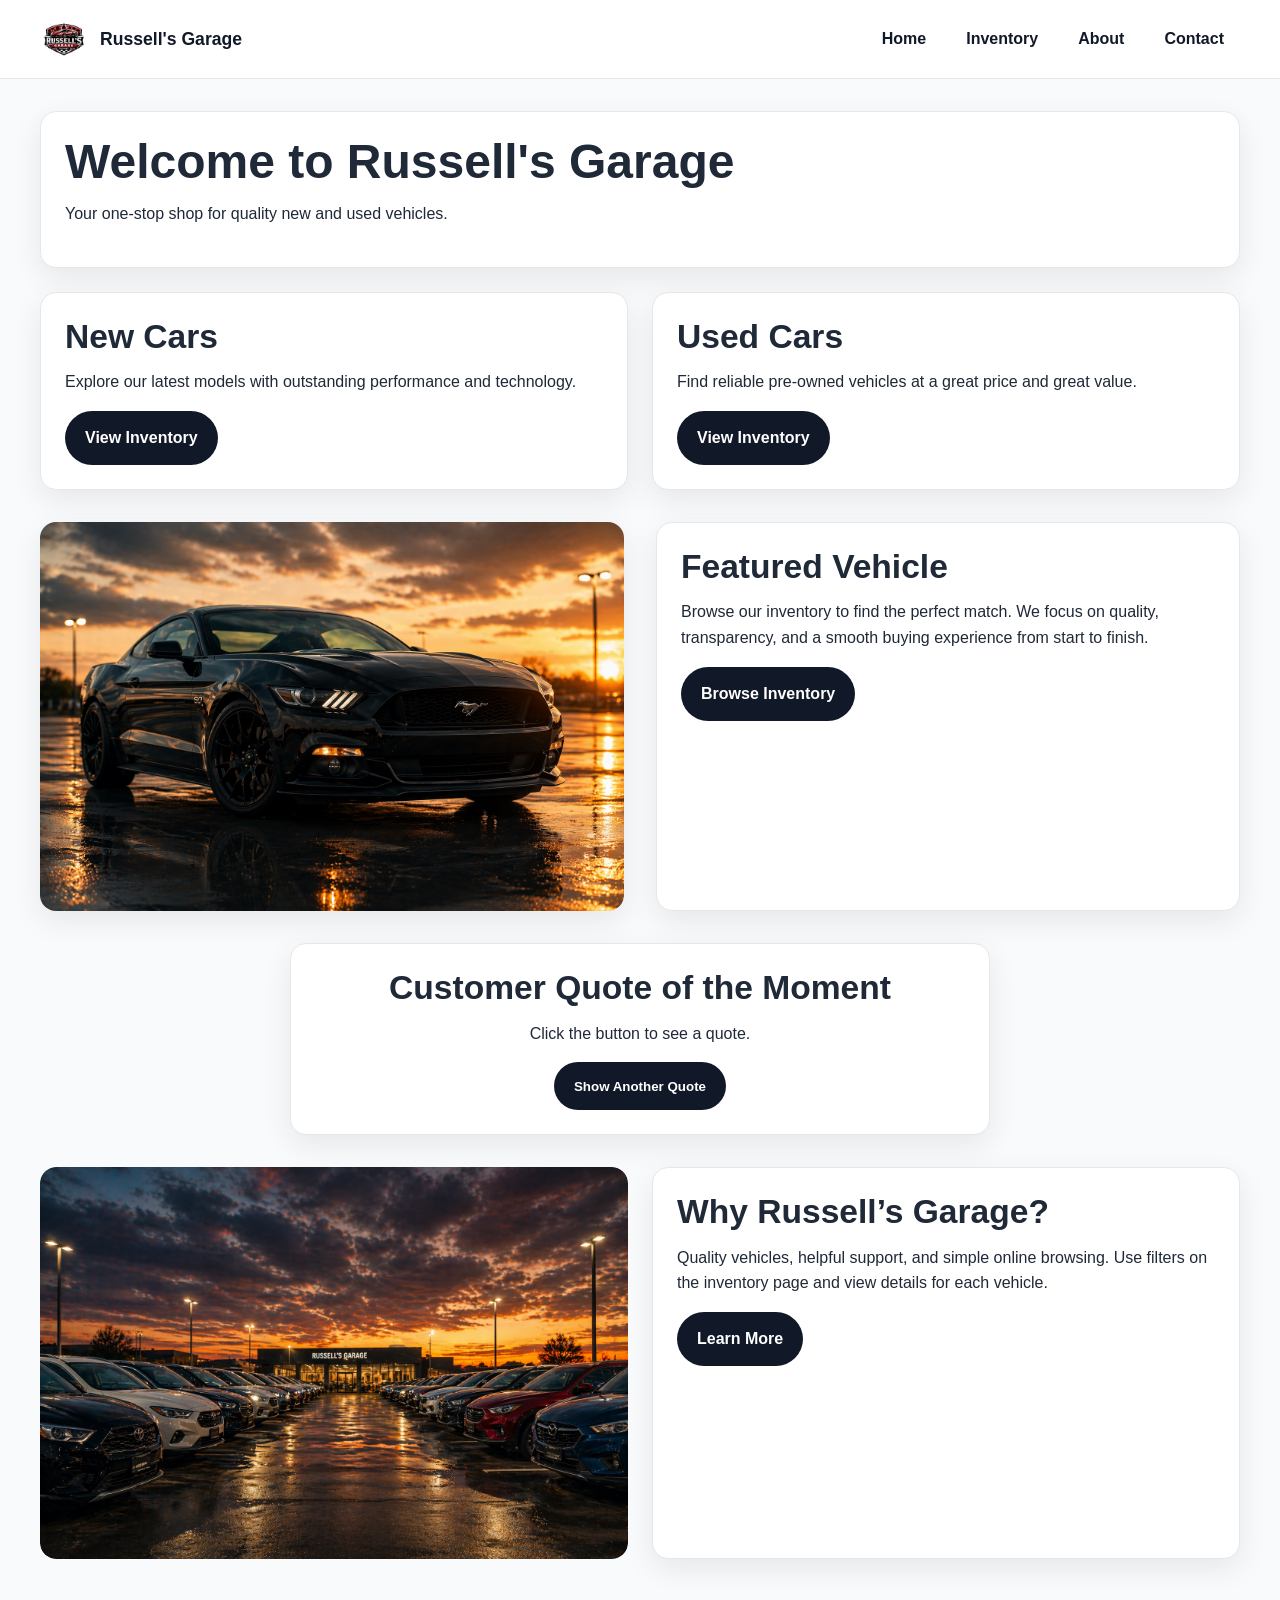
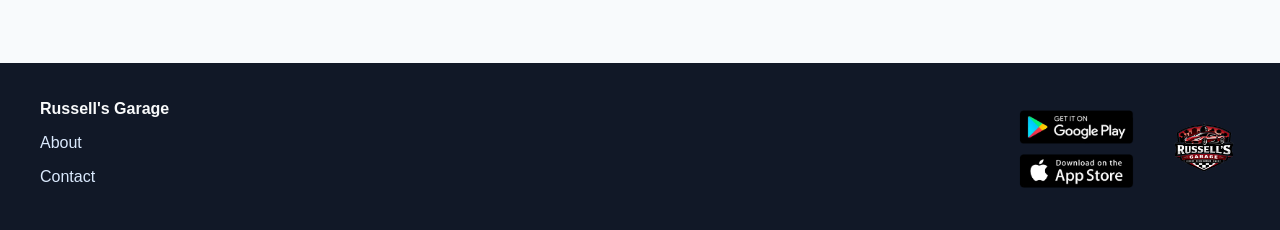
==== commit b9a17134: "Updated the app store logo again" ====
--- a/index.html
+++ b/index.html
@@ -105,7 +105,7 @@
       </div>
 
       <div class="store-badges" aria-label="App store badges">
-        <img src="install.png" alt="Get it on Google Play" />
+        <img src="images/install.png" alt="Get it on Google Play" />
       </div>
 
       <div class="footer-right">
